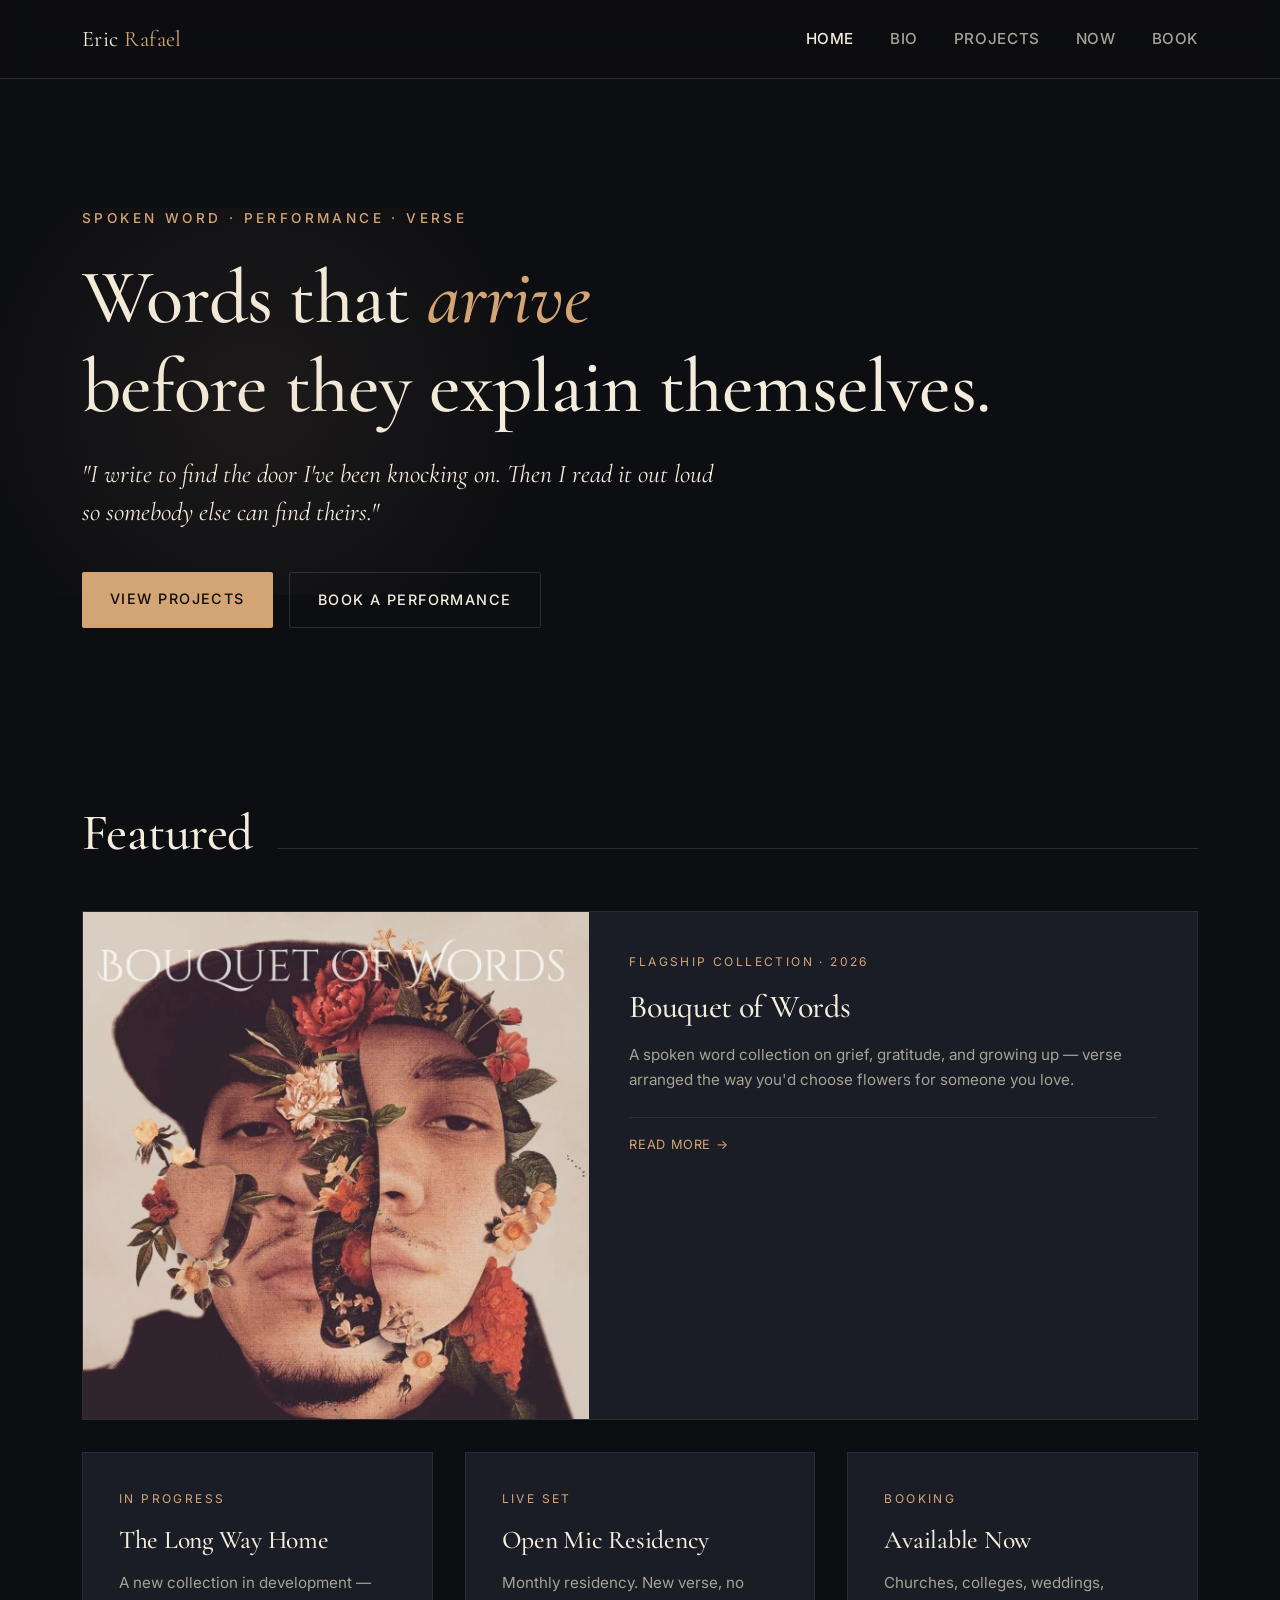
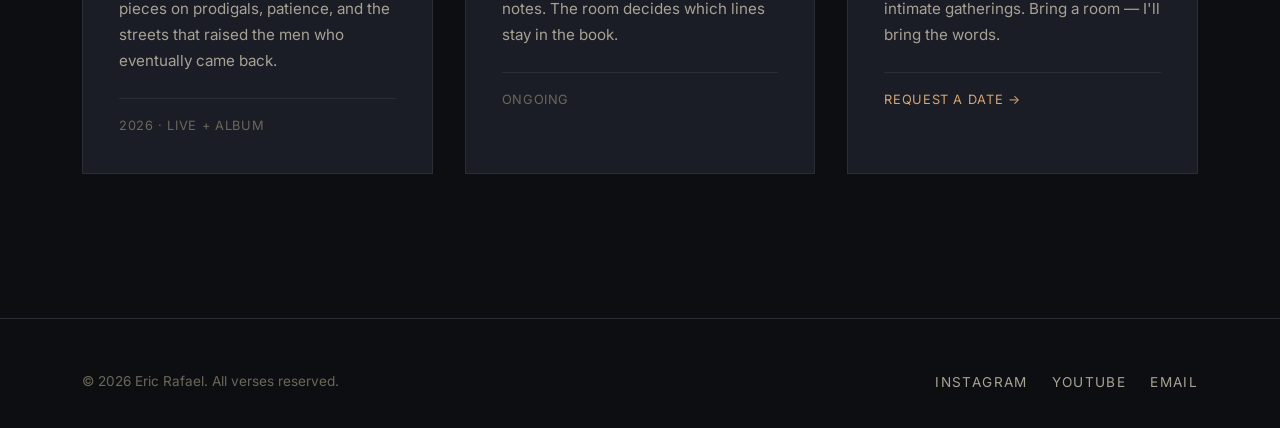
==== index.html @ 4f829aff "Initial site for Eric Rafael spoken word" ====
<!DOCTYPE html>
<html lang="en">
<head>
  <meta charset="UTF-8" />
  <meta name="viewport" content="width=device-width, initial-scale=1.0" />
  <title>Eric Rafael — Spoken Word</title>
  <meta name="description" content="Eric Rafael — spoken word artist. Verses on faith, identity, and the weight of being seen." />
  <link rel="preconnect" href="https://fonts.googleapis.com" />
  <link rel="preconnect" href="https://fonts.gstatic.com" crossorigin />
  <link href="https://fonts.googleapis.com/css2?family=Cormorant+Garamond:ital,wght@0,400;0,500;0,600;1,400;1,500&family=Inter:wght@300;400;500;600&display=swap" rel="stylesheet" />
  <link rel="stylesheet" href="css/style.css" />
</head>
<body>
  <nav class="nav">
    <div class="nav-inner">
      <a href="index.html" class="brand">Eric <span>Rafael</span></a>
      <button class="nav-toggle" aria-label="Toggle menu">≡</button>
      <ul class="nav-links">
        <li><a href="index.html" class="active">Home</a></li>
        <li><a href="bio.html">Bio</a></li>
        <li><a href="projects.html">Projects</a></li>
        <li><a href="now.html">Now</a></li>
        <li><a href="book.html">Book</a></li>
      </ul>
    </div>
  </nav>

  <header class="hero">
    <div class="container">
      <div class="eyebrow">Spoken Word · Performance · Verse</div>
      <h1>Words that <em>arrive</em><br/>before they explain themselves.</h1>
      <p class="hero-lede">"I write to find the door I've been knocking on. Then I read it out loud so somebody else can find theirs."</p>
      <div class="hero-actions">
        <a href="projects.html" class="btn btn-primary">View Projects</a>
        <a href="book.html" class="btn btn-ghost">Book a Performance</a>
      </div>
    </div>
  </header>

  <section>
    <div class="container">
      <div class="section-title"><h2>Featured</h2></div>
      <div class="projects-grid">
        <article class="project-card" style="grid-column: 1 / -1; padding: 0; overflow: hidden; display: grid; grid-template-columns: 1fr 1.2fr; gap: 0; align-items: stretch;">
          <img src="assets/bouquet-of-words.jpg" alt="Bouquet of Words artwork" style="width:100%; height: 100%; object-fit: cover; min-height: 320px;" />
          <div style="padding: 2.5rem;">
            <div class="tag">Flagship Collection · 2026</div>
            <h3 style="margin-bottom: 1rem; font-size: 2rem;">Bouquet of Words</h3>
            <p>A spoken word collection on grief, gratitude, and growing up — verse arranged the way you'd choose flowers for someone you love.</p>
            <div class="meta"><a href="projects.html">Read more →</a></div>
          </div>
        </article>
        <article class="project-card">
          <div class="tag">In Progress</div>
          <h3>The Long Way Home</h3>
          <p>A new collection in development — pieces on prodigals, patience, and the streets that raised the men who eventually came back.</p>
          <div class="meta">2026 · Live + Album</div>
        </article>
        <article class="project-card">
          <div class="tag">Live Set</div>
          <h3>Open Mic Residency</h3>
          <p>Monthly residency. New verse, no notes. The room decides which lines stay in the book.</p>
          <div class="meta">Ongoing</div>
        </article>
        <article class="project-card">
          <div class="tag">Booking</div>
          <h3>Available Now</h3>
          <p>Churches, colleges, weddings, intimate gatherings. Bring a room — I'll bring the words.</p>
          <div class="meta"><a href="book.html">Request a date →</a></div>
        </article>
      </div>

      <style>
        @media (max-width: 768px) {
          .project-card[style*="grid-column"] { grid-template-columns: 1fr !important; }
        }
      </style>
    </div>
  </section>

  <footer>
    <div class="container">
      <div class="footer-inner">
        <p>© 2026 Eric Rafael. All verses reserved.</p>
        <ul class="socials">
          <li><a href="#">Instagram</a></li>
          <li><a href="#">YouTube</a></li>
          <li><a href="book.html">Email</a></li>
        </ul>
      </div>
    </div>
  </footer>

  <script>
    document.querySelector('.nav-toggle').addEventListener('click', () => {
      document.querySelector('.nav-links').classList.toggle('open');
    });
  </script>
</body>
</html>
---- css/style.css ----
:root {
  --bg: #0d0e12;
  --bg-elev: #15171d;
  --bg-card: #1a1d25;
  --ink: #f4ecdc;
  --ink-muted: #a8a294;
  --ink-faint: #6b6759;
  --accent: #d4a574;
  --accent-deep: #b8895a;
  --line: #2a2d36;
  --serif: 'Cormorant Garamond', 'Playfair Display', Georgia, serif;
  --sans: 'Inter', -apple-system, BlinkMacSystemFont, 'Segoe UI', sans-serif;
}

* { box-sizing: border-box; margin: 0; padding: 0; }

html { scroll-behavior: smooth; }

body {
  background: var(--bg);
  color: var(--ink);
  font-family: var(--sans);
  font-size: 17px;
  line-height: 1.7;
  -webkit-font-smoothing: antialiased;
  -moz-osx-font-smoothing: grayscale;
}

h1, h2, h3, h4 {
  font-family: var(--serif);
  font-weight: 500;
  letter-spacing: -0.01em;
  line-height: 1.15;
}

h1 { font-size: clamp(2.75rem, 6vw, 5.5rem); }
h2 { font-size: clamp(2rem, 4vw, 3.25rem); }
h3 { font-size: clamp(1.35rem, 2vw, 1.75rem); }

a { color: var(--accent); text-decoration: none; transition: color 0.2s ease; }
a:hover { color: var(--ink); }

p { color: var(--ink-muted); margin-bottom: 1.25rem; }

.container {
  max-width: 1180px;
  margin: 0 auto;
  padding: 0 2rem;
}

.container-narrow {
  max-width: 720px;
  margin: 0 auto;
  padding: 0 2rem;
}

/* Nav */
.nav {
  position: sticky;
  top: 0;
  z-index: 50;
  backdrop-filter: blur(12px);
  background: rgba(13, 14, 18, 0.85);
  border-bottom: 1px solid var(--line);
}

.nav-inner {
  display: flex;
  align-items: center;
  justify-content: space-between;
  padding: 1.25rem 2rem;
  max-width: 1180px;
  margin: 0 auto;
}

.brand {
  font-family: var(--serif);
  font-size: 1.4rem;
  letter-spacing: 0.02em;
  color: var(--ink);
}

.brand span { color: var(--accent); }

.nav-links {
  display: flex;
  gap: 2.25rem;
  list-style: none;
  font-size: 0.95rem;
  letter-spacing: 0.04em;
  text-transform: uppercase;
}

.nav-links a {
  color: var(--ink-muted);
  font-weight: 500;
}

.nav-links a:hover, .nav-links a.active {
  color: var(--ink);
}

.nav-toggle {
  display: none;
  background: none;
  border: none;
  color: var(--ink);
  font-size: 1.5rem;
  cursor: pointer;
}

/* Hero */
.hero {
  padding: 8rem 0 6rem;
  position: relative;
  overflow: hidden;
}

.hero::before {
  content: '';
  position: absolute;
  top: 20%;
  left: -10%;
  width: 60%;
  height: 60%;
  background: radial-gradient(circle, rgba(212, 165, 116, 0.08) 0%, transparent 70%);
  pointer-events: none;
}

.eyebrow {
  font-size: 0.85rem;
  letter-spacing: 0.25em;
  text-transform: uppercase;
  color: var(--accent);
  margin-bottom: 1.5rem;
  font-weight: 500;
}

.hero h1 {
  margin-bottom: 1.5rem;
}

.hero h1 em {
  color: var(--accent);
  font-style: italic;
}

.hero-lede {
  font-family: var(--serif);
  font-size: clamp(1.25rem, 2vw, 1.6rem);
  font-style: italic;
  color: var(--ink);
  max-width: 640px;
  margin-bottom: 2.5rem;
  line-height: 1.5;
}

.hero-actions {
  display: flex;
  gap: 1rem;
  flex-wrap: wrap;
}

.btn {
  display: inline-block;
  padding: 0.95rem 1.75rem;
  border-radius: 2px;
  font-size: 0.9rem;
  letter-spacing: 0.1em;
  text-transform: uppercase;
  font-weight: 500;
  transition: all 0.25s ease;
  cursor: pointer;
  border: none;
  font-family: var(--sans);
}

.btn-primary {
  background: var(--accent);
  color: var(--bg);
}

.btn-primary:hover {
  background: var(--ink);
  color: var(--bg);
}

.btn-ghost {
  background: transparent;
  color: var(--ink);
  border: 1px solid var(--line);
}

.btn-ghost:hover {
  border-color: var(--accent);
  color: var(--accent);
}

/* Sections */
section { padding: 5rem 0; }

.section-title {
  margin-bottom: 3rem;
  display: flex;
  align-items: baseline;
  gap: 1.5rem;
}

.section-title::after {
  content: '';
  flex: 1;
  height: 1px;
  background: var(--line);
}

/* Bio */
.bio-grid {
  display: grid;
  grid-template-columns: 1fr 1.3fr;
  gap: 4rem;
  align-items: start;
}

.bio-photo {
  position: relative;
  border-radius: 2px;
  overflow: hidden;
  aspect-ratio: 4 / 5;
  background: var(--bg-card);
}

.bio-photo img {
  width: 100%;
  height: 100%;
  object-fit: cover;
  display: block;
  filter: grayscale(15%) contrast(1.05);
  transition: filter 0.4s ease;
}

.bio-photo:hover img { filter: grayscale(0%) contrast(1); }

.bio-photo::after {
  content: '';
  position: absolute;
  inset: 0;
  border: 1px solid var(--accent);
  transform: translate(12px, 12px);
  pointer-events: none;
  z-index: -1;
}

.bio-photo-wrap {
  position: relative;
  padding: 0 12px 12px 0;
}

.bio-content h2 { margin-bottom: 1.5rem; }
.bio-content p { font-size: 1.05rem; }

.bio-pullquote {
  font-family: var(--serif);
  font-style: italic;
  font-size: 1.5rem;
  color: var(--ink);
  border-left: 2px solid var(--accent);
  padding-left: 1.5rem;
  margin: 2rem 0;
  line-height: 1.4;
}

/* Projects */
.projects-grid {
  display: grid;
  grid-template-columns: repeat(auto-fit, minmax(320px, 1fr));
  gap: 2rem;
}

.project-card {
  background: var(--bg-card);
  border: 1px solid var(--line);
  padding: 2.25rem;
  transition: all 0.3s ease;
  position: relative;
}

.project-card:hover {
  border-color: var(--accent);
  transform: translateY(-4px);
}

.project-card .tag {
  font-size: 0.75rem;
  letter-spacing: 0.2em;
  text-transform: uppercase;
  color: var(--accent);
  margin-bottom: 1rem;
}

.project-card h3 {
  margin-bottom: 1rem;
  color: var(--ink);
}

.project-card p {
  font-size: 0.95rem;
  margin-bottom: 1rem;
}

.project-card .meta {
  font-size: 0.8rem;
  color: var(--ink-faint);
  letter-spacing: 0.05em;
  text-transform: uppercase;
  border-top: 1px solid var(--line);
  padding-top: 1rem;
  margin-top: 1.5rem;
}

/* Current work */
.current-feature {
  background: var(--bg-elev);
  border: 1px solid var(--line);
  padding: 3.5rem;
  position: relative;
  overflow: hidden;
}

.current-feature::before {
  content: '';
  position: absolute;
  top: 0;
  left: 0;
  width: 4px;
  height: 100%;
  background: var(--accent);
}

.status-pill {
  display: inline-flex;
  align-items: center;
  gap: 0.5rem;
  font-size: 0.75rem;
  letter-spacing: 0.2em;
  text-transform: uppercase;
  color: var(--accent);
  margin-bottom: 1.5rem;
}

.status-pill::before {
  content: '';
  width: 8px;
  height: 8px;
  border-radius: 50%;
  background: var(--accent);
  animation: pulse 2s infinite;
}

@keyframes pulse {
  0%, 100% { opacity: 1; }
  50% { opacity: 0.4; }
}

.current-feature h2 { margin-bottom: 1.5rem; }
.current-feature p { font-size: 1.1rem; max-width: 640px; }

.progress-list {
  list-style: none;
  margin-top: 2.5rem;
  display: grid;
  grid-template-columns: repeat(auto-fit, minmax(220px, 1fr));
  gap: 1.5rem;
}

.progress-list li {
  padding: 1.25rem;
  background: var(--bg-card);
  border-left: 2px solid var(--accent);
}

.progress-list .label {
  display: block;
  font-size: 0.75rem;
  letter-spacing: 0.15em;
  text-transform: uppercase;
  color: var(--ink-faint);
  margin-bottom: 0.5rem;
}

.progress-list .value {
  font-family: var(--serif);
  font-size: 1.25rem;
  color: var(--ink);
}

/* Booking */
.booking-grid {
  display: grid;
  grid-template-columns: 1fr 1fr;
  gap: 4rem;
}

.booking-info h3 { margin-bottom: 1rem; }
.booking-info p { margin-bottom: 2rem; }

.contact-list {
  list-style: none;
  margin-top: 2rem;
}

.contact-list li {
  display: flex;
  align-items: center;
  gap: 1rem;
  padding: 1rem 0;
  border-bottom: 1px solid var(--line);
  font-size: 0.95rem;
}

.contact-list .label {
  font-size: 0.75rem;
  letter-spacing: 0.2em;
  text-transform: uppercase;
  color: var(--ink-faint);
  min-width: 100px;
}

form {
  background: var(--bg-card);
  border: 1px solid var(--line);
  padding: 2.5rem;
}

.form-group {
  margin-bottom: 1.5rem;
}

label {
  display: block;
  font-size: 0.8rem;
  letter-spacing: 0.15em;
  text-transform: uppercase;
  color: var(--ink-muted);
  margin-bottom: 0.5rem;
}

input, textarea, select {
  width: 100%;
  padding: 0.85rem 1rem;
  background: var(--bg);
  border: 1px solid var(--line);
  color: var(--ink);
  font-family: var(--sans);
  font-size: 1rem;
  transition: border-color 0.2s ease;
}

input:focus, textarea:focus, select:focus {
  outline: none;
  border-color: var(--accent);
}

textarea { resize: vertical; min-height: 120px; }

/* Footer */
footer {
  border-top: 1px solid var(--line);
  padding: 3rem 0 2rem;
  margin-top: 4rem;
}

.footer-inner {
  display: flex;
  justify-content: space-between;
  align-items: center;
  flex-wrap: wrap;
  gap: 1.5rem;
}

.footer-inner p {
  margin: 0;
  font-size: 0.85rem;
  color: var(--ink-faint);
}

.socials {
  display: flex;
  gap: 1.5rem;
  list-style: none;
}

.socials a {
  font-size: 0.85rem;
  letter-spacing: 0.1em;
  text-transform: uppercase;
  color: var(--ink-muted);
}

/* Responsive */
@media (max-width: 768px) {
  .nav-toggle { display: block; }
  .nav-links {
    display: none;
    position: absolute;
    top: 100%;
    left: 0;
    right: 0;
    background: var(--bg-elev);
    flex-direction: column;
    padding: 1.5rem 2rem;
    gap: 1.25rem;
    border-bottom: 1px solid var(--line);
  }
  .nav-links.open { display: flex; }
  .bio-grid, .booking-grid { grid-template-columns: 1fr; gap: 2.5rem; }
  .current-feature { padding: 2rem; }
  .hero { padding: 5rem 0 4rem; }
  section { padding: 3.5rem 0; }
}
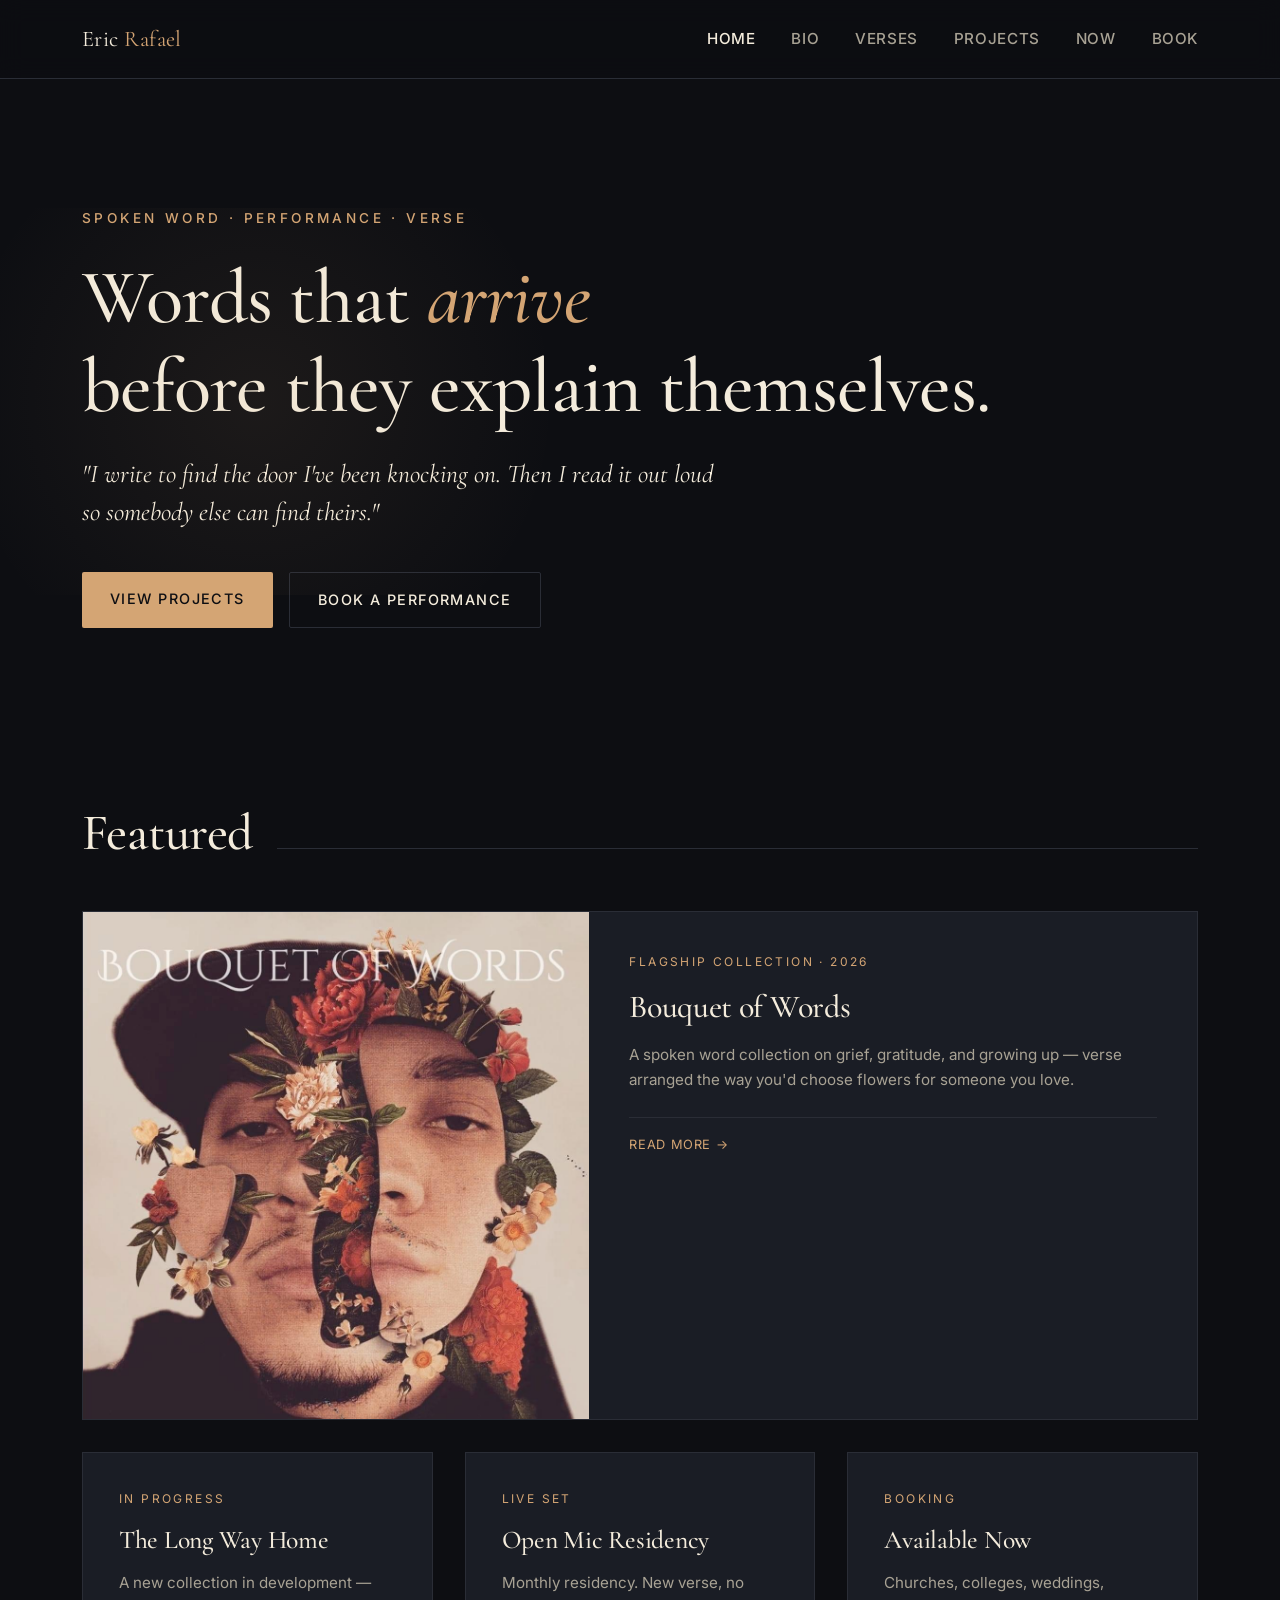
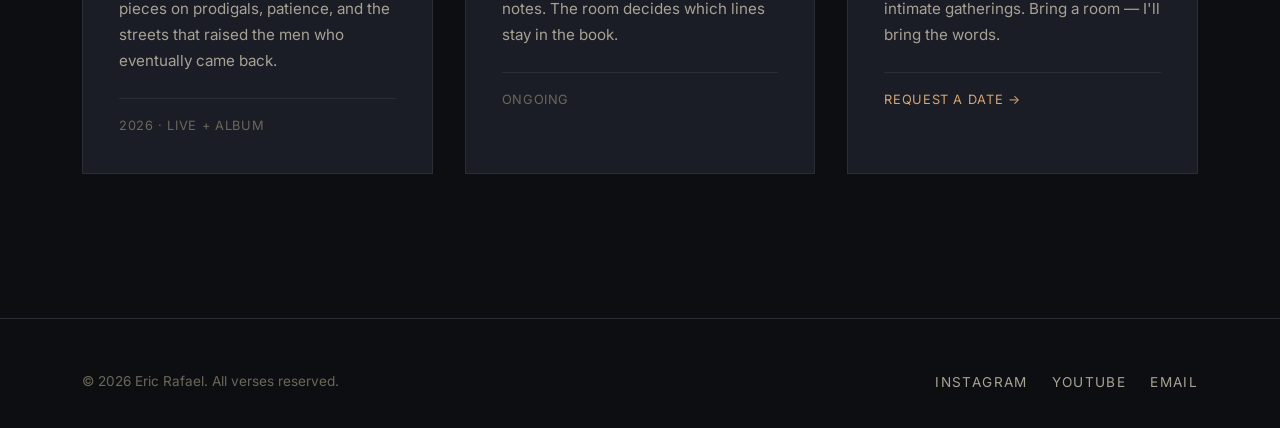
==== commit da17cd95: "Add Verses page with 5 sample pieces and paywall stub" ====
--- a/index.html
+++ b/index.html
@@ -18,6 +18,7 @@
       <ul class="nav-links">
         <li><a href="index.html" class="active">Home</a></li>
         <li><a href="bio.html">Bio</a></li>
+        <li><a href="verses.html">Verses</a></li>
         <li><a href="projects.html">Projects</a></li>
         <li><a href="now.html">Now</a></li>
         <li><a href="book.html">Book</a></li>
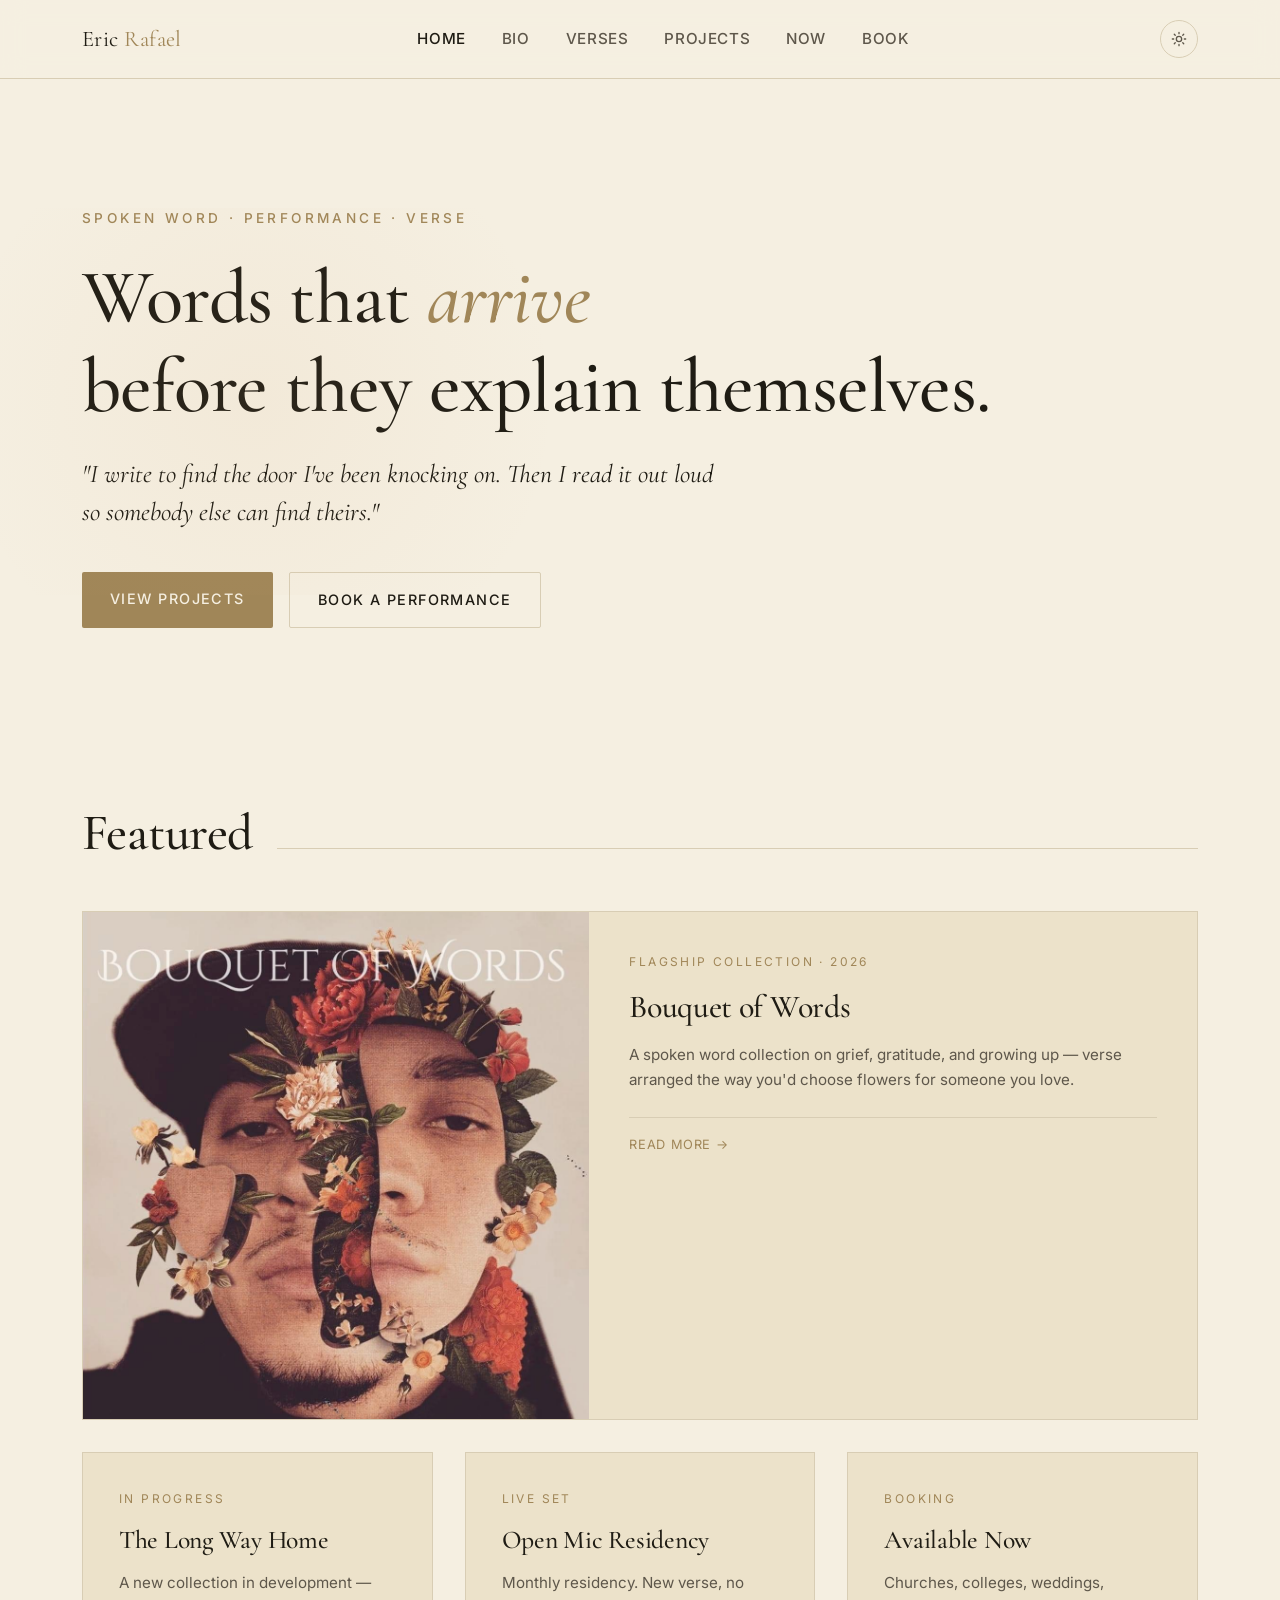
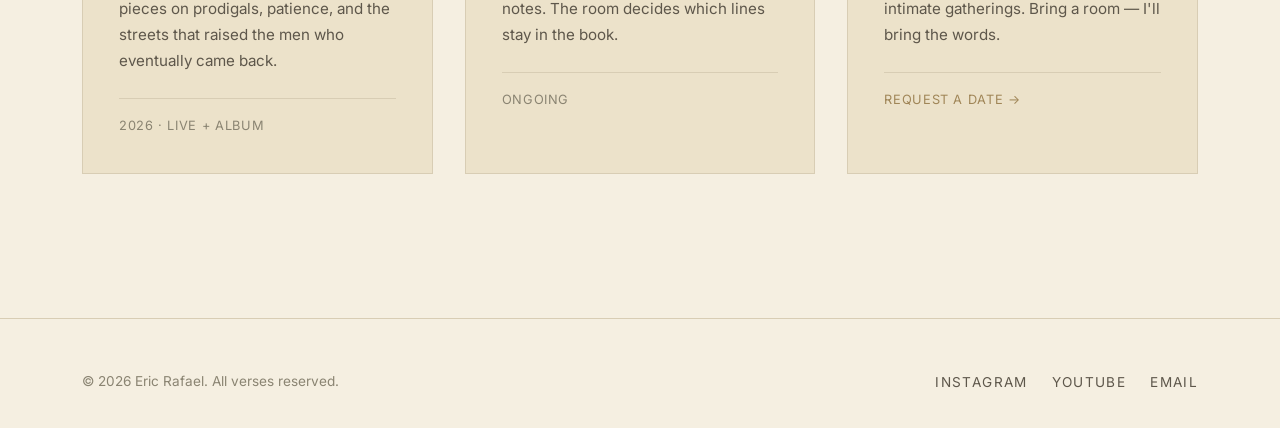
==== commit df08f516: "Add light/dark mode toggle (warm parchment light theme + persisted preference)" ====
--- a/index.html
+++ b/index.html
@@ -9,6 +9,7 @@
   <link rel="preconnect" href="https://fonts.gstatic.com" crossorigin />
   <link href="https://fonts.googleapis.com/css2?family=Cormorant+Garamond:ital,wght@0,400;0,500;0,600;1,400;1,500&family=Inter:wght@300;400;500;600&display=swap" rel="stylesheet" />
   <link rel="stylesheet" href="css/style.css" />
+<script src="js/theme.js"></script>
 </head>
 <body>
   <nav class="nav">
@@ -23,6 +24,10 @@
         <li><a href="now.html">Now</a></li>
         <li><a href="book.html">Book</a></li>
       </ul>
+      <button class="theme-toggle" aria-label="Toggle theme">
+        <svg class="icon-moon" viewBox="0 0 24 24" fill="currentColor"><path d="M21 12.79A9 9 0 1111.21 3 7 7 0 0021 12.79z"/></svg>
+        <svg class="icon-sun" viewBox="0 0 24 24" fill="none" stroke="currentColor" stroke-width="2" stroke-linecap="round"><circle cx="12" cy="12" r="4"/><path d="M12 2v2M12 20v2M4.93 4.93l1.41 1.41M17.66 17.66l1.41 1.41M2 12h2M20 12h2M4.93 19.07l1.41-1.41M17.66 6.34l1.41-1.41"/></svg>
+      </button>
     </div>
   </nav>
 
--- a/css/style.css
+++ b/css/style.css
@@ -1,16 +1,43 @@
-:root {
-  --bg: #0d0e12;
-  --bg-elev: #15171d;
-  --bg-card: #1a1d25;
-  --ink: #f4ecdc;
-  --ink-muted: #a8a294;
-  --ink-faint: #6b6759;
-  --accent: #d4a574;
-  --accent-deep: #b8895a;
-  --line: #2a2d36;
+:root,
+:root[data-theme="dark"] {
+  --bg: #14130f;
+  --bg-elev: #1c1a15;
+  --bg-card: #221f19;
+  --ink: #ede5d3;
+  --ink-muted: #9c948a;
+  --ink-faint: #6e6759;
+  --accent: #c5a572;
+  --accent-deep: #a08658;
+  --sage: #9aa37e;
+  --sage-deep: #75805a;
+  --olive: #9aa37e;
+  --neutral: #b8a98a;
+  --line: #2d2a23;
   --serif: 'Cormorant Garamond', 'Playfair Display', Georgia, serif;
   --sans: 'Inter', -apple-system, BlinkMacSystemFont, 'Segoe UI', sans-serif;
 }
+
+:root[data-theme="light"] {
+  --bg: #f5efe1;
+  --bg-elev: #efe6d2;
+  --bg-card: #ece2ca;
+  --ink: #1f1c14;
+  --ink-muted: #5e574b;
+  --ink-faint: #8a8472;
+  --accent: #a08658;
+  --accent-deep: #7d6740;
+  --sage: #75805a;
+  --sage-deep: #5c6745;
+  --olive: #75805a;
+  --neutral: #8a7c5e;
+  --line: #d8cdb4;
+}
+
+html { transition: background-color 0.3s ease; }
+body { transition: background-color 0.3s ease, color 0.3s ease; }
+
+.sage-accent { color: var(--sage) !important; }
+.sage-border { border-left-color: var(--sage) !important; }
 
 * { box-sizing: border-box; margin: 0; padding: 0; }
 
@@ -60,7 +87,7 @@
   top: 0;
   z-index: 50;
   backdrop-filter: blur(12px);
-  background: rgba(13, 14, 18, 0.85);
+  background: color-mix(in srgb, var(--bg) 88%, transparent);
   border-bottom: 1px solid var(--line);
 }
 
@@ -108,6 +135,35 @@
   font-size: 1.5rem;
   cursor: pointer;
 }
+
+.theme-toggle {
+  background: none;
+  border: 1px solid var(--line);
+  color: var(--ink-muted);
+  width: 38px;
+  height: 38px;
+  border-radius: 50%;
+  cursor: pointer;
+  display: inline-flex;
+  align-items: center;
+  justify-content: center;
+  transition: all 0.25s ease;
+  margin-left: 1rem;
+  padding: 0;
+}
+
+.theme-toggle:hover {
+  color: var(--accent);
+  border-color: var(--accent);
+}
+
+.theme-toggle svg { width: 16px; height: 16px; }
+.theme-toggle .icon-sun { display: none; }
+.theme-toggle .icon-moon { display: block; }
+:root[data-theme="light"] .theme-toggle .icon-sun { display: block; }
+:root[data-theme="light"] .theme-toggle .icon-moon { display: none; }
+
+.nav-actions { display: flex; align-items: center; }
 
 /* Hero */
 .hero {
@@ -263,7 +319,7 @@
   font-style: italic;
   font-size: 1.5rem;
   color: var(--ink);
-  border-left: 2px solid var(--accent);
+  border-left: 2px solid var(--sage);
   padding-left: 1.5rem;
   margin: 2rem 0;
   line-height: 1.4;
@@ -343,7 +399,7 @@
   font-size: 0.75rem;
   letter-spacing: 0.2em;
   text-transform: uppercase;
-  color: var(--accent);
+  color: var(--sage);
   margin-bottom: 1.5rem;
 }
 
@@ -352,7 +408,7 @@
   width: 8px;
   height: 8px;
   border-radius: 50%;
-  background: var(--accent);
+  background: var(--sage);
   animation: pulse 2s infinite;
 }
 
